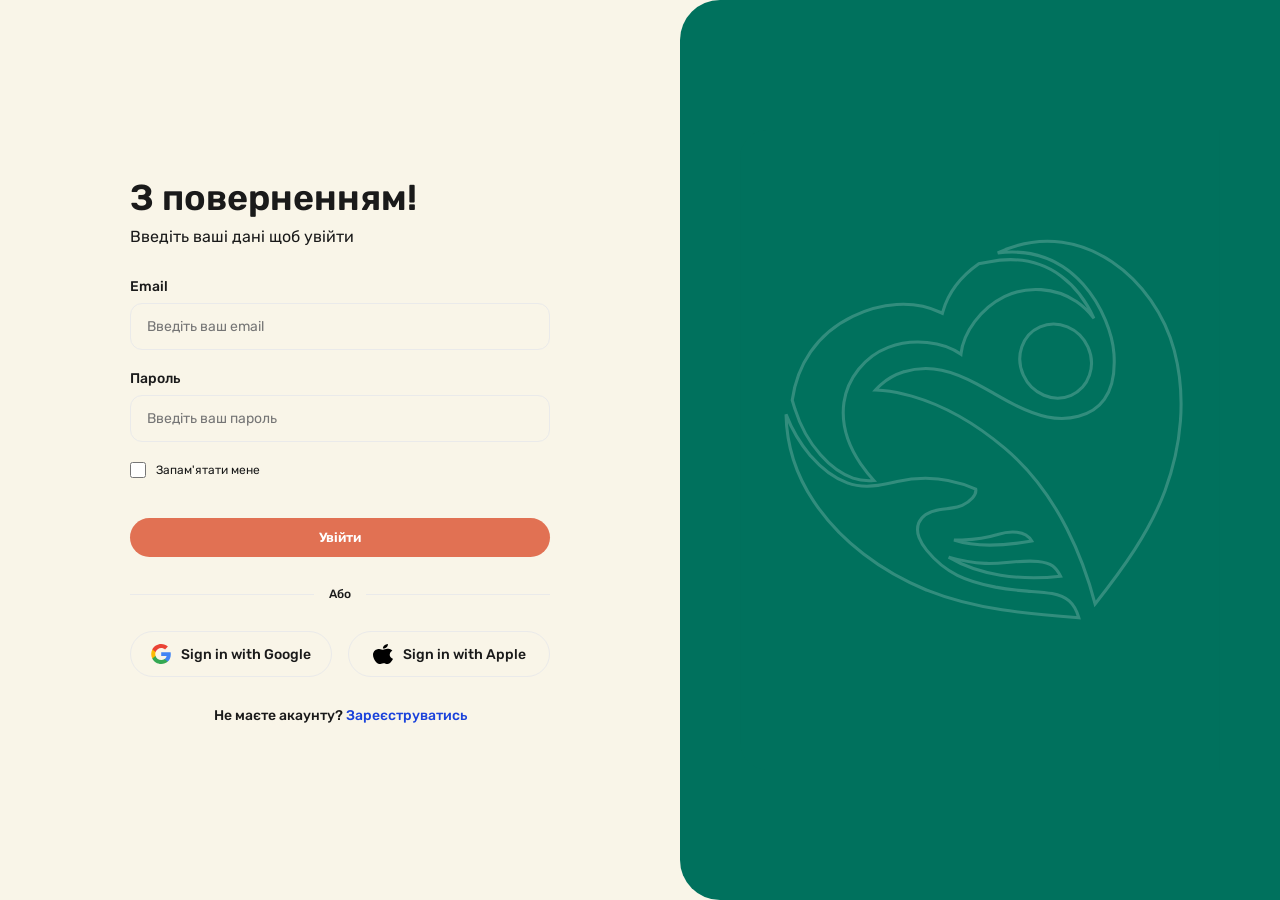
==== frontend/public/create-campaign.html @ 326c7f8c "Додано сторінку верифікації та логіку кроків" ====
<!DOCTYPE html>
<html lang="uk">

<head>
    <meta charset="UTF-8">
    <meta name="viewport" content="width=device-width, initial-scale=1.0">
    <title>Розмістити збір — Разом</title>
    <link href="https://fonts.googleapis.com/css2?family=Rubik:wght@400;500;600;700&display=swap" rel="stylesheet">
    <link rel="stylesheet" href="style.css">
</head>

<body>

    <header class="header">
        <div class="logo">
            <a href="index.html"><img src="images/logo.svg" alt="Разом"></a>
        </div>
        <nav class="menu">
            <a href="index.html">Головна</a>
            <a href="index.html#about">Про нас</a>
            <a href="donations.html">Актуальні збори</a>
        </nav>

        <div class="header-user-block">
            <div class="header-user-text">
                <span class="header-user-name" id="profile-name">Завантаження...</span>
                <span class="header-user-email" id="profile-email">...</span>
            </div>
            <div class="user-menu-container" id="user-menu-container">
                <button class="user-icon-btn" id="user-icon-btn">
                    <div class="header-avatar-wrapper">
                        <img src="images/user.svg" alt="Користувач" class="header-avatar">
                    </div>
                </button>
                <div class="user-dropdown hidden" id="user-dropdown">
                    <a href="profile.html" class="dropdown-item">Мій профіль</a>
                    <button class="dropdown-item" id="logout-btn">Вийти</button>
                </div>
            </div>
        </div>
    </header>

    <main class="profile-page" style="min-height: 70vh; padding: 40px 5%;">

        <div class="profile-tabs">
            <a href="profile.html" class="tab-btn" style="text-decoration: none;">Мої донати</a>
            <a href="profile.html" class="tab-btn active" style="text-decoration: none;">Мої збори</a>
        </div>

        <div class="campaign-form-wrapper">
            <form id="create-campaign-form" class="campaign-form-container">

                <div class="form-group">
                    <label for="title">Назва збору</label>
                    <input type="text" id="title" class="campaign-input" required>
                </div>

                <div class="form-group">
                    <label for="description">Опис збору</label>
                    <textarea id="description" class="campaign-textarea" required></textarea>
                </div>

                <div class="form-row-2">
                    <div class="form-group">
                        <label for="goal_amount">Ціль збору (₴)</label>
                        <input type="number" id="goal_amount" class="campaign-input" placeholder="Наприклад: 50000"
                            required>
                    </div>
                    <div class="form-group">
                        <label for="payment_url">Посилання на банку</label>
                        <input type="url" id="payment_url" class="campaign-input"
                            placeholder="https://send.monobank.ua/..." required>
                    </div>
                </div>

                <div class="form-group">
                    <label>Додати фото</label>
                    <div class="file-upload-box">
                        <span id="file-name-display">Вибрати файл</span>
                        <input type="file" id="image" accept="image/*" onchange="updateFileName(this)">
                    </div>
                </div>

                <div style="text-align: center; margin-top: 40px;">
                    <button type="submit" class="btn btn-large-green">Розмістити збір</button>
                </div>

            </form>
        </div>
    </main>

    <footer class="footer">
        <div class="footer-logo">
            <img src="images/logo-large.svg" alt="Разом великий логотип">
        </div>
        <p>&copy; 2026 Розрахункова робота. Управління IT-проєктами.</p>
    </footer>

    <script>
        const API_URL = 'http://127.0.0.1:8000';

        document.addEventListener("DOMContentLoaded", () => {
            const token = localStorage.getItem('jwt_token');
            if (!token) {
                window.location.href = 'login.html';
                return;
            }
            loadUserProfile(token);
            setupDropdown();
        });

        // Завантаження даних профілю для шапки
        async function loadUserProfile(token) {
            try {
                const response = await fetch(`${API_URL}/users/me`, {
                    headers: { 'Authorization': `Bearer ${token}` }
                });
                if (response.ok) {
                    const user = await response.json();
                    document.getElementById('profile-name').textContent = user.full_name;
                    document.getElementById('profile-email').textContent = user.email;
                }
            } catch (error) {
                console.error("Помилка:", error);
            }
        }

        // Логіка випадаючого меню
        function setupDropdown() {
            const userIconBtn = document.getElementById('user-icon-btn');
            const userDropdown = document.getElementById('user-dropdown');
            const logoutBtn = document.getElementById('logout-btn');

            userIconBtn.addEventListener('click', (e) => {
                e.stopPropagation();
                userDropdown.classList.toggle('hidden');
            });
            document.addEventListener('click', () => userDropdown.classList.add('hidden'));

            logoutBtn.addEventListener('click', () => {
                localStorage.removeItem('jwt_token');
                window.location.href = 'index.html';
            });
        }

        // Відображення назви вибраного файлу
        function updateFileName(input) {
            const display = document.getElementById('file-name-display');
            if (input.files && input.files[0]) {
                display.textContent = input.files[0].name;
            } else {
                display.textContent = 'Вибрати файл';
            }
        }

        // Відправка форми
        document.getElementById('create-campaign-form').addEventListener('submit', async (e) => {
            e.preventDefault();
            const token = localStorage.getItem('jwt_token');

            // Використовуємо FormData, бо ми відправляємо файл (картинку)
            const formData = new FormData();
            formData.append('title', document.getElementById('title').value);
            formData.append('description', document.getElementById('description').value);
            formData.append('goal_amount', document.getElementById('goal_amount').value);
            formData.append('payment_url', document.getElementById('payment_url').value);

            const imageFile = document.getElementById('image').files[0];
            if (imageFile) {
                formData.append('image', imageFile); // Назва поля має збігатися з тим, що чекає бекенд
            }

            try {
                // Відправляємо на бекенд
                const response = await fetch(`${API_URL}/campaigns/`, {
                    method: 'POST',
                    headers: {
                        'Authorization': `Bearer ${token}`
                        // УВАГА: При використанні FormData НЕ ТРЕБА писати 'Content-Type': 'application/json'.
                        // Браузер сам встановить 'multipart/form-data' з правильним boundary.
                    },
                    body: formData
                });

                if (response.ok) {
                    alert('Збір успішно створено!');
                    window.location.href = 'profile.html'; // Повертаємось у кабінет
                } else {
                    alert('Помилка при створенні збору. Перевірте дані.');
                }
            } catch (error) {
                console.error("Помилка:", error);
                alert('Не вдалося з\'єднатися з сервером.');
            }
        });
    </script>
</body>

</html>
---- frontend/public/style.css ----
:root {
    --bg-color: #F9F5E8;
    --green-color: #00715D;
    --orange-color: #E17153;
    --text-dark: #1A1A1A;
    --text-gray: #666666;
}

* {
    margin: 0;
    padding: 0;
    box-sizing: border-box;
    font-family: 'Rubik', sans-serif;
}

body {
    background-color: var(--bg-color);
    color: var(--text-dark);
    scroll-behavior: smooth;
    overflow-x: hidden;
}

html {
    scroll-behavior: smooth;
}

.header {
    display: flex;
    justify-content: space-between;
    align-items: center;
    padding: 16px 5%;
}

.logo,
.auth {
    flex: 1;
}

.auth {
    display: flex;
    justify-content: flex-end;
}

.menu {
    flex: 2;
    display: flex;
    justify-content: center;
}

.menu a {
    text-decoration: none;
    color: var(--text-dark);
    margin: 0 16px;
    font-weight: 500;
    transition: color 0.3s ease;
}

.menu a:hover {
    color: var(--orange-color);
}

.menu a.active {
    color: var(--green-color);
}

.btn {
    display: inline-block;
    padding: 12px 24px;
    border-radius: 50px;
    text-decoration: none;
    font-weight: 600;
    transition: all 0.3s ease;
    cursor: pointer;
    border: none;
    text-align: center;
}

.btn-primary {
    background-color: var(--orange-color);
    color: white;
}

.btn-primary:hover {
    background-color: #D36042;
    transform: translateY(-3px);
    box-shadow: 0 6px 15px rgba(225, 113, 83, 0.3);
}

.btn-full {
    width: 100%;
    margin-top: 16px;
}

/* --- ГОЛОВНИЙ БЛОК HERO --- */
.hero {
    display: flex;
    align-items: center;
    justify-content: space-between;
    padding: 0 5% 60px 0;
    gap: 40px;
}

.hero-left {
    flex: 1;
    max-width: 600px;
    padding-left: 5%;
}

.hero-left h1 {
    font-size: 48px;
    font-weight: 700;
    margin-bottom: 20px;
    line-height: 1.2;
}

.hero-left p {
    font-size: 16px;
    color: var(--text-gray);
    line-height: 1.6;
    margin-bottom: 40px;
}

.stats-shape {
    background-color: var(--green-color);
    color: white;
    display: flex;
    justify-content: space-between;
    align-items: center;
    padding: 30px 40px 30px 5%;
    border-radius: 0 80px 80px 0;
    margin-left: -5%;
    width: 105%;
}

.stat-item {
    text-align: center;
}

.stat-item h3 {
    font-size: 28px;
    font-weight: 700;
    margin-bottom: 4px;
}

.stat-item p {
    font-size: 14px;
    font-weight: 400;
    opacity: 0.9;
    color: #FFFFFF;
}

/* --- КАРТКИ СПРАВА В HERO --- */
.hero-right {
    flex: 1;
    position: relative;
    min-height: 550px;
    display: flex;
    align-items: center;
    max-width: 540px;
}

.card {
    background: white;
    border-radius: 32px;
    padding: 24px;
    box-shadow: 0 15px 35px rgba(0, 0, 0, 0.08);
    transition: transform 0.3s ease, box-shadow 0.3s ease;
    display: flex;
    flex-direction: column;
    gap: 16px;
}

.card h3 {
    margin: 0;
    font-size: 22px;
    font-weight: 600;
}

.card .description {
    margin: 0;
    font-size: 14px;
    color: var(--text-gray);
    line-height: 1.5;
}

.progress-container {
    margin-top: 0;
}

.card:hover {
    transform: translateY(-5px);
    box-shadow: 0 20px 45px rgba(0, 0, 0, 0.12);
}

.big-card {
    width: 320px;
    position: absolute;
    left: 0;
    z-index: 2;
}

.big-card:hover {
    transform: translateY(-5px);
    box-shadow: 0 20px 45px rgba(0, 0, 0, 0.12);
    z-index: 3;
}

.small-card {
    width: 280px;
    position: absolute;
    right: 0;
    z-index: 1;
    transform: scale(0.9);
    transform-origin: center right;
    opacity: 0.95;
}

.small-card:hover {
    transform: scale(0.9) translateY(-5px);
    box-shadow: 0 20px 45px rgba(0, 0, 0, 0.15);
    z-index: 3;
    opacity: 1;
}

.card-image-wrapper {
    width: 100%;
    height: 200px;
    background-color: #e0e0e0;
    border-radius: 16px;
    overflow: hidden;
}

.card-image {
    width: 100%;
    height: 100%;
    object-fit: cover;
}

.author {
    display: flex;
    align-items: center;
    gap: 8px;
    margin-bottom: 8px;
}

.author-avatar {
    width: 24px;
    height: 24px;
    border-radius: 50%;
    object-fit: cover;
}

.author-name {
    font-weight: 500;
    font-size: 14px;
    color: var(--text-dark);
}

/* Прогрес бар */
.progress-container {
    margin-top: 16px;
}

.progress-labels {
    display: flex;
    justify-content: space-between;
    font-size: 12px;
    color: var(--text-gray);
    margin-bottom: 8px;
    font-weight: 500;
}

.progress-bar {
    width: 100%;
    height: 8px;
    background-color: #EAEAEA;
    border-radius: 10px;
    overflow: hidden;
}

.progress-fill {
    height: 100%;
    width: 0%;
    background-color: var(--orange-color);
    border-radius: 10px;
    transition: width 1.5s cubic-bezier(0.25, 1, 0.5, 1);
}

/* --- БЛОК ПРО НАС --- */
.about-container {
    background-color: var(--orange-color);
    color: white;
    border-radius: 40px;
    padding: 60px 5%;
    margin: 60px 5%;
    text-align: center;
}

.about-grid {
    display: flex;
    justify-content: center;
    gap: 80px;
    margin-top: 40px;
}

.about-item img {
    margin-bottom: 10px;
    height: 50px;
}

/* --- АКТУАЛЬНІ ЗБОРИ --- */
.donations {
    padding: 60px 5%;
}

.donations-header {
    display: flex;
    justify-content: space-between;
    align-items: baseline;
    margin-bottom: 40px;
}

.donations-header h2 {
    font-size: 32px;
    color: var(--text-dark);
}

.donations-header .view-more {
    color: var(--orange-color);
    text-decoration: none;
    font-weight: 600;
    display: flex;
    align-items: center;
    gap: 8px;
    transition: transform 0.3s ease;
}

.donations-header .view-more:hover {
    transform: translateX(5px);
}

.donations-grid {
    display: grid;
    grid-template-columns: repeat(3, 1fr);
    gap: 30px;
}

/* --- ФУТЕР --- */
.footer {
    text-align: center;
    padding: 60px 5% 40px 5%;
    margin-top: 40px;
    background-image: url('images/heart-bg.svg');
    background-position: center;
    background-repeat: no-repeat;
    background-size: contain;
}

.footer-logo img {
    max-width: 180px;
    margin-bottom: 24px;
}

.footer p {
    color: var(--text-gray);
    font-size: 14px;
}

.auth-page {
    display: flex;
    min-height: 100vh;
    background-color: var(--bg-color);
}

.auth-left {
    flex: 1;
    display: flex;
    justify-content: center;
    align-items: center;
    padding: 40px;
}

.auth-form-container {
    width: 100%;
    max-width: 420px;
}

.auth-form-container h1 {
    font-size: 36px;
    font-weight: 600;
    margin-bottom: 8px;
    color: var(--text-dark);
}

.auth-subtitle {
    color: var(--text-dark);
    font-size: 16px;
    margin-bottom: 32px;
}

.form-group {
    margin-bottom: 20px;
}

.form-group label {
    display: block;
    font-size: 14px;
    font-weight: 500;
    margin-bottom: 8px;
    color: var(--text-dark);
}

.label-row {
    display: flex;
    justify-content: space-between;
    align-items: center;
}

.forgot-password {
    font-size: 12px;
    color: #1a42db;
    text-decoration: none;
}

.forgot-password:hover {
    text-decoration: underline;
}

.form-group input {
    width: 100%;
    padding: 14px 16px;
    border-radius: 12px;
    border: 1px solid #EAEAEA;
    background-color: transparent;
    font-size: 14px;
    color: var(--text-dark);
    outline: none;
    transition: border-color 0.3s;
}

.form-group input:focus {
    border-color: var(--green-color);
}

.form-checkbox {
    display: flex;
    align-items: center;
    gap: 10px;
    margin-bottom: 24px;
}

.form-checkbox input[type="checkbox"] {
    width: 16px;
    height: 16px;
    cursor: pointer;
    accent-color: var(--green-color);
}

.form-checkbox label {
    font-size: 12px;
    color: var(--text-dark);
    cursor: pointer;
}

.auth-divider {
    display: flex;
    align-items: center;
    text-align: center;
    margin: 30px 0;
}

.auth-divider::before,
.auth-divider::after {
    content: '';
    flex: 1;
    border-bottom: 1px solid #EAEAEA;
}

.auth-divider span {
    padding: 0 15px;
    color: var(--text-dark);
    font-size: 12px;
    font-weight: 500;
}

.social-login {
    display: flex;
    gap: 16px;
    margin-bottom: 30px;
}

.btn-social {
    flex: 1;
    display: flex;
    justify-content: center;
    align-items: center;
    gap: 10px;
    padding: 12px;
    background: transparent;
    border: 1px solid #EAEAEA;
    border-radius: 50px;
    font-size: 14px;
    font-weight: 500;
    color: var(--text-dark);
    cursor: pointer;
    transition: background 0.3s;
}

.btn-social:hover {
    background: #f0ece1;
}

.btn-social img {
    width: 20px;
    height: 20px;
}

.auth-footer {
    text-align: center;
    font-size: 14px;
    color: var(--text-dark);
    font-weight: 500;
}

.auth-footer a {
    color: #1a42db;
    text-decoration: none;
}

.auth-footer a:hover {
    text-decoration: underline;
}

.auth-right {
    flex: 1;
    background-color: var(--green-color);
    border-radius: 40px 0 0 40px;

    background-image: url('images/sign_in_up_background.svg');
    background-repeat: no-repeat;
    background-position: center;
    background-size: 80%;
}

@media (max-width: 900px) {
    .auth-right {
        display: none;
    }

    .auth-left {
        padding: 20px;
    }
}

.hidden {
    display: none !important;
}

.user-menu-container {
    position: relative;
    display: flex;
    align-items: center;
}

.user-icon-btn {
    background: none;
    border: none;
    cursor: pointer;
    padding: 4px;
    display: flex;
    align-items: center;
    justify-content: center;
    transition: transform 0.2s ease;
}

.user-icon-btn:hover {
    transform: scale(1.1);
}

.user-icon-btn img {
    width: 36px;
    height: 36px;
}

.user-dropdown {
    position: absolute;
    top: 120%;
    right: 0;
    background-color: white;
    border-radius: 8px;
    box-shadow: 0 10px 25px rgba(0, 0, 0, 0.1);
    width: 160px;
    overflow: hidden;
    display: flex;
    flex-direction: column;
    z-index: 100;
}

.dropdown-item {
    padding: 12px 16px;
    text-decoration: none;
    color: var(--text-dark);
    font-size: 14px;
    font-weight: 500;
    background: none;
    border: none;
    text-align: left;
    cursor: pointer;
    transition: background-color 0.2s;
    font-family: 'Rubik', sans-serif;
}

.dropdown-item:hover {
    background-color: #F4DBD4;
}

/* =========================================
   ОСОБИСТИЙ КАБІНЕТ (profile.html)
========================================= */

.header-user-block {
    display: flex;
    align-items: center;
    gap: 12px;
    justify-content: flex-end;
    flex: 1;
}

.header-user-text {
    display: flex;
    flex-direction: column;
    text-align: right;
}

.header-user-name {
    font-weight: 600;
    font-size: 16px;
    color: var(--text-dark);
}

.header-user-email {
    font-size: 12px;
    color: var(--text-gray);
}

.header-avatar-wrapper {
    padding-bottom: 4px;
    border-bottom: 3px solid var(--orange-color);
}

.header-avatar {
    width: 44px;
    height: 44px;
    border-radius: 50%;
    background-color: #D9D9D9;
    object-fit: cover;
    display: block;
}

.profile-tabs {
    display: flex;
    justify-content: center;
    gap: 40px;
    margin-bottom: 50px;
}

.tab-btn {
    background: none;
    border: none;
    font-size: 16px;
    font-weight: 500;
    color: var(--text-dark);
    cursor: pointer;
    padding-bottom: 8px;
    border-bottom: 2px solid transparent;
    transition: all 0.3s ease;
}

.tab-btn.active {
    color: var(--green-color);
    border-bottom: 2px solid var(--orange-color);
}

.tab-content {
    display: block;
}

.tab-content.hidden {
    display: none !important;
}

.unverified-container {
    text-align: center;
    margin-top: 80px;
}

.unverified-container p {
    font-size: 18px;
    color: var(--text-dark);
    margin-bottom: 30px;
}

.btn-large-green {
    background-color: var(--green-color);
    color: white;
    padding: 16px 40px;
    font-size: 18px;
    border-radius: 30px;
    display: inline-block;
    transition: transform 0.3s, box-shadow 0.3s;
}

.btn-large-green:hover {
    background-color: #005A4A;
    transform: translateY(-3px);
    box-shadow: 0 6px 15px rgba(0, 113, 93, 0.3);
}

.empty-message {
    grid-column: 1 / -1;
    text-align: center;
    padding: 60px 0;
    color: var(--text-gray);
    font-size: 16px;
}

.header-user-block .user-dropdown {
    right: 0;
    top: 55px;
}

/* =========================================
   СТВОРЕННЯ НОВОГО ЗБОРУ (create-campaign.html)
========================================= */

.campaign-form-wrapper {
    max-width: 900px;
    margin: 0 auto;
}

.campaign-form-container {
    border: 1px solid #DED8CC;
    border-radius: 12px;
    padding: 40px 60px;
}

.campaign-form-container .form-group {
    margin-bottom: 24px;
}

.campaign-form-container label {
    display: block;
    font-size: 16px;
    font-weight: 500;
    color: var(--text-dark);
    margin-bottom: 12px;
}

/* Посилений селектор, щоб перебити прозорий фон зі старих сторінок */
.campaign-form-container .campaign-input,
.campaign-form-container .campaign-textarea {
    width: 100%;
    padding: 16px 20px;
    border-radius: 20px;
    border: 1px solid #DED8CC;
    background-color: #FFFFFF;
    /* Тепер точно скрізь білий */
    font-size: 16px;
    color: var(--text-dark);
    outline: none;
    transition: border-color 0.3s;
    font-family: 'Rubik', sans-serif;
}

.campaign-form-container .campaign-input:focus,
.campaign-form-container .campaign-textarea:focus {
    border-color: var(--green-color);
}

.campaign-textarea {
    min-height: 140px;
    resize: vertical;
}

/* Два поля в один рядок (Ціль і Банка) */
.form-row-2 {
    display: flex;
    gap: 24px;
}

.form-row-2 .form-group {
    flex: 1;
}

/* Кастомна кнопка додавання фото */
.file-upload-box {
    position: relative;
    display: inline-flex;
    align-items: center;
    justify-content: center;
    padding: 16px 40px;
    border-radius: 20px;
    border: 1px solid #DED8CC;
    background-color: #FFFFFF;
    /* Білий колір кнопки */
    cursor: pointer;
    overflow: hidden;
}

.file-upload-box span {
    color: var(--text-gray);
    font-size: 16px;
}

/* Справжній інпут ховаємо, але розтягуємо на всю площу */
.file-upload-box input[type="file"] {
    position: absolute;
    top: 0;
    left: 0;
    width: 100%;
    height: 100%;
    opacity: 0;
    cursor: pointer;
}

.file-upload-box:hover {
    border-color: var(--green-color);
}

@media (max-width: 768px) {
    .campaign-form-container {
        padding: 30px 20px;
    }

    .form-row-2 {
        flex-direction: column;
        gap: 0;
    }
}

/* =========================================
   ВЕРИФІКАЦІЯ (verification.html)
========================================= */

.verification-body {
    background-color: var(--bg-color);
    min-height: 100vh;
    display: flex;
    flex-direction: column;
}

.verification-header {
    display: flex;
    justify-content: space-between;
    align-items: center;
    padding: 40px 5%;
}

.back-arrow img {
    width: 40px;
    height: 40px;
    transition: transform 0.2s;
}

.back-arrow:hover img {
    transform: translateX(-5px);
}

/* ПРОГРЕС БАР */
.progress-tracker {
    display: flex;
    align-items: center;
    gap: 10px;
}

.step-circle {
    width: 40px;
    height: 40px;
    border-radius: 50%;
    background-color: #FFFFFF;
    border: 1px solid #DED8CC;
    display: flex;
    justify-content: center;
    align-items: center;
    font-size: 18px;
    font-weight: 500;
    color: var(--text-gray);
    transition: all 0.3s ease;
}

.step-circle.active {
    background-color: var(--green-color);
    color: #FFFFFF;
    border-color: var(--green-color);
}

.step-line {
    width: 60px;
    height: 2px;
    background-color: #DED8CC;
    transition: all 0.3s ease;
}

.step-line.active {
    background-color: var(--green-color);
}

/* БІЛИЙ КОНТЕЙНЕР ФОРМИ */
.verification-main {
    flex: 1;
    display: flex;
    justify-content: center;
    align-items: flex-start;
    padding-top: 40px;
}

.verification-box {
    background-color: #FFFFFF;
    border-radius: 12px;
    box-shadow: 0 10px 30px rgba(0, 0, 0, 0.05);
    width: 100%;
    max-width: 800px;
    padding: 60px;
    text-align: center;
    position: relative;
}

.verify-step h2 {
    font-size: 20px;
    color: var(--text-dark);
    margin-bottom: 8px;
}

.verify-step .subtitle {
    font-size: 14px;
    color: var(--text-gray);
    margin-bottom: 40px;
}

/* Інпут для ID */
.verify-input-group {
    max-width: 300px;
    margin: 0 auto 30px auto;
    text-align: left;
}

.verify-input-group label {
    font-size: 12px;
    color: var(--text-gray);
    margin-bottom: 8px;
    text-align: center;
    display: block;
}

.verify-input {
    width: 100%;
    padding: 12px;
    border: 1px solid #DED8CC;
    border-radius: 8px;
    text-align: center;
    outline: none;
}

.verify-input:focus {
    border-color: var(--green-color);
}

/* Кнопка завантаження файлу */
.verify-upload-container {
    max-width: 400px;
    margin: 0 auto 40px auto;
}

.upload-label {
    font-size: 12px;
    color: var(--text-gray);
    margin-bottom: 16px;
}

.verify-file-box {
    position: relative;
    display: inline-flex;
    justify-content: center;
    align-items: center;
    padding: 12px 30px;
    border: 1px solid var(--text-dark);
    border-radius: 30px;
    background-color: transparent;
    cursor: pointer;
    transition: all 0.3s;
}

.verify-file-box span {
    font-size: 14px;
    color: var(--text-dark);
    font-weight: 500;
}

.verify-file-box input[type="file"] {
    position: absolute;
    top: 0;
    left: 0;
    width: 100%;
    height: 100%;
    opacity: 0;
    cursor: pointer;
}

.verify-file-box:hover {
    background-color: #F5F5F5;
}

/* Чорна кнопка */
.btn-black {
    background-color: var(--text-dark);
    color: #FFFFFF;
    border: none;
    padding: 14px 60px;
    border-radius: 30px;
    font-size: 16px;
    font-weight: 500;
    cursor: pointer;
    transition: transform 0.2s, background-color 0.2s;
    margin-bottom: 40px;
}

.btn-black:hover {
    background-color: #333333;
    transform: translateY(-2px);
}

/* Футер підтримки всередині боксу */
.verify-support {
    border-top: 1px solid #F0F0F0;
    padding-top: 20px;
    font-size: 10px;
    color: var(--text-gray);
}

.verify-support a {
    color: var(--text-dark);
    font-weight: 700;
    text-decoration: none;
    display: block;
    margin-top: 4px;
}

/* ФІНАЛЬНИЙ ЕКРАН */
.verify-success {
    text-align: center;
    margin-top: 60px;
}

.success-icon {
    width: 120px;
    height: 120px;
    margin-bottom: 30px;
}

.verify-success h2 {
    font-size: 32px;
    color: var(--text-dark);
    margin-bottom: 16px;
}

.verify-success p {
    font-size: 16px;
    color: var(--text-dark);
    margin-bottom: 40px;
}
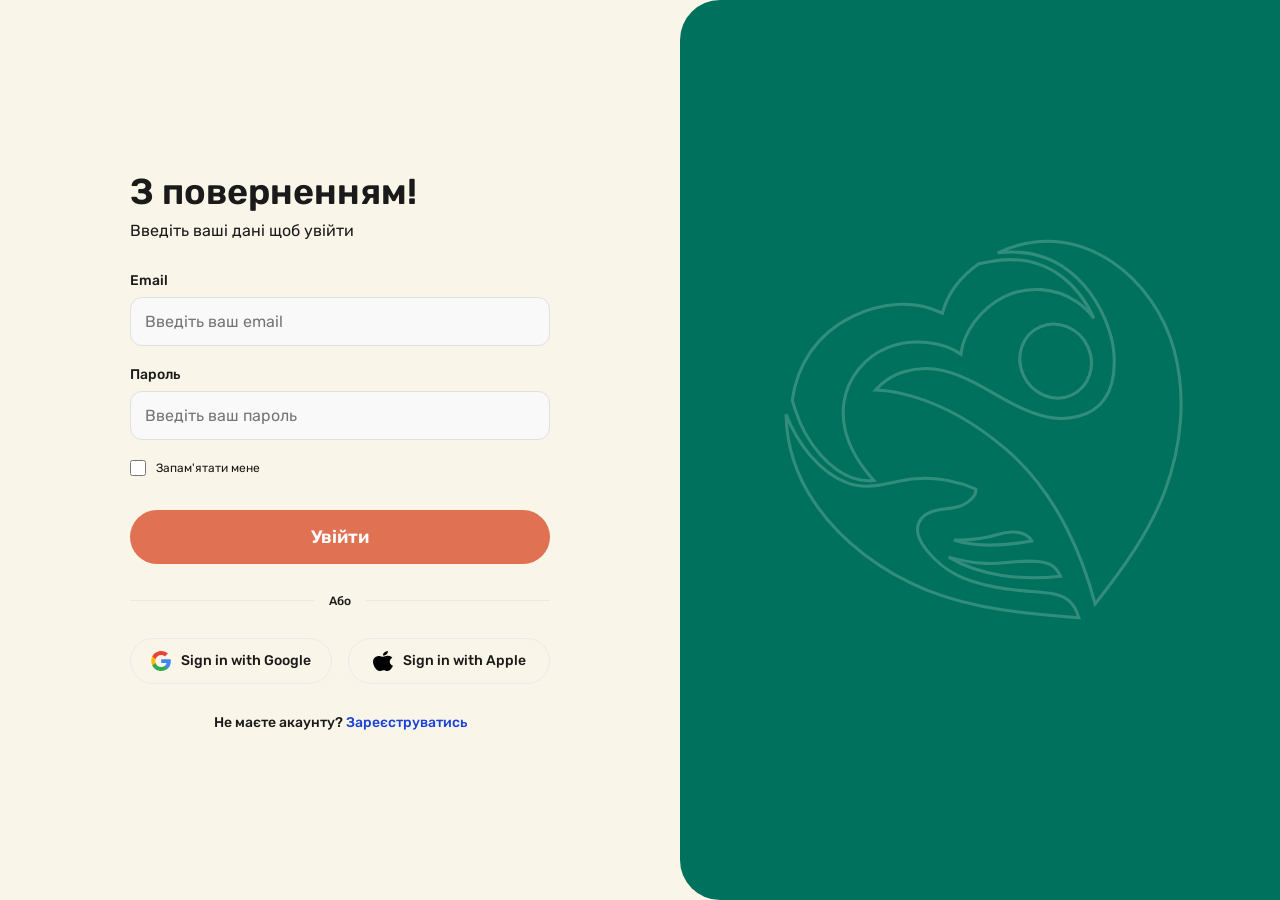
==== commit 2ff4d1de: "Завершення деплою" ====
--- a/frontend/public/create-campaign.html
+++ b/frontend/public/create-campaign.html
@@ -97,7 +97,7 @@
     </footer>
 
     <script>
-        const API_URL = 'http://127.0.0.1:8000';
+        const API_URL = 'https://charity-backend-aiyz.onrender.com';
 
         document.addEventListener("DOMContentLoaded", () => {
             const token = localStorage.getItem('jwt_token');
@@ -176,15 +176,13 @@
                     method: 'POST',
                     headers: {
                         'Authorization': `Bearer ${token}`
-                        // УВАГА: При використанні FormData НЕ ТРЕБА писати 'Content-Type': 'application/json'.
-                        // Браузер сам встановить 'multipart/form-data' з правильним boundary.
                     },
                     body: formData
                 });
 
                 if (response.ok) {
                     alert('Збір успішно створено!');
-                    window.location.href = 'profile.html'; // Повертаємось у кабінет
+                    window.location.href = 'profile.html'; 
                 } else {
                     alert('Помилка при створенні збору. Перевірте дані.');
                 }
@@ -196,4 +194,4 @@
     </script>
 </body>
 
-</html>+</html>
--- a/frontend/public/style.css
+++ b/frontend/public/style.css
@@ -24,13 +24,6 @@
     scroll-behavior: smooth;
 }
 
-.header {
-    display: flex;
-    justify-content: space-between;
-    align-items: center;
-    padding: 16px 5%;
-}
-
 .logo,
 .auth {
     flex: 1;
@@ -41,18 +34,30 @@
     justify-content: flex-end;
 }
 
+.header {
+    display: flex;
+    justify-content: space-between;
+    align-items: center;
+    padding: 10px 40px;
+}
+
 .menu {
-    flex: 2;
-    display: flex;
-    justify-content: center;
+    display: flex;
+    gap: 30px;
+    position: absolute;
+    left: 50%;
+    transform: translateX(-50%);
 }
 
 .menu a {
     text-decoration: none;
-    color: var(--text-dark);
-    margin: 0 16px;
+    color: #1A1A1A;
     font-weight: 500;
-    transition: color 0.3s ease;
+    transition: color 0.3s;
+}
+
+.menu a:hover {
+    color: #00715D;
 }
 
 .menu a:hover {
@@ -61,6 +66,33 @@
 
 .menu a.active {
     color: var(--green-color);
+}
+
+/* Контейнер для кнопок перемикання */
+.profile-tabs {
+    display: flex;
+    justify-content: center;
+    gap: 40px;
+    margin-bottom: 30px;
+    border-bottom: 1px solid #E0E0E0;
+}
+
+.tab-btn {
+    background: none;
+    border: none;
+    padding: 10px 0;
+    font-family: 'Rubik', sans-serif;
+    font-size: 18px;
+    font-weight: 500;
+    color: #1A1A1A;
+    cursor: pointer;
+    transition: all 0.3s ease;
+    border-bottom: 3px solid transparent;
+}
+
+.tab-btn.active {
+    color: #00715D;
+    border-bottom: 3px solid #E17153;
 }
 
 .btn {
@@ -256,6 +288,101 @@
     color: var(--text-dark);
 }
 
+.header-user-wrapper {
+    position: relative;
+    display: inline-block;
+}
+
+.header-user-block {
+    display: flex;
+    align-items: center;
+    gap: 12px;
+    padding: 4px 8px;
+    cursor: pointer;
+    border-radius: 8px;
+    transition: background-color 0.2s;
+}
+
+.header-user-block:hover {
+    background-color: #f5f5f5;
+}
+
+/* Стилі тексту */
+.header-user-text {
+    display: flex;
+    flex-direction: column;
+    text-align: right;
+}
+
+.header-user-name {
+    font-weight: 600;
+    font-size: 15px;
+    color: #1A1A1A;
+}
+
+.header-user-email {
+    font-size: 13px;
+    color: #808080;
+}
+
+.header-avatar-wrapper {
+    width: 40px;
+    height: 40px;
+    border-radius: 50%;
+    overflow: hidden;
+    background-color: #eee;
+}
+
+.header-avatar {
+    width: 100%;
+    height: 100%;
+    object-fit: cover;
+}
+
+.user-dropdown {
+    position: absolute;
+    top: 100%;
+    right: 0;
+    margin-top: 10px;
+    background-color: #FFFFFF;
+    border: 1px solid #E0E0E0;
+    border-radius: 12px;
+    box-shadow: 0px 8px 20px rgba(0, 0, 0, 0.15);
+    min-width: 180px;
+    z-index: 9999;
+    overflow: hidden;
+    display: block;
+}
+
+/* Пункти меню */
+.dropdown-item {
+    display: block;
+    width: 100%;
+    padding: 12px 20px;
+    text-align: left;
+    background: none;
+    border: none;
+    font-size: 15px;
+    font-weight: 500;
+    color: #1A1A1A;
+    text-decoration: none;
+    cursor: pointer;
+    transition: background 0.2s;
+}
+
+.dropdown-item:hover {
+    background-color: #F9F5E8;
+    color: #00715D;
+}
+
+.dropdown-item:not(:last-child) {
+    border-bottom: 1px solid #F0F0F0;
+}
+
+.hidden {
+    display: none;
+}
+
 /* Прогрес бар */
 .progress-container {
     margin-top: 16px;
@@ -552,321 +679,169 @@
     }
 }
 
+/* Контейнер для сітки карток */
+#my-campaigns-grid, 
+#my-donations-grid,
+.campaigns-container {
+    display: grid;
+    grid-template-columns: repeat(auto-fit, minmax(300px, 300px));
+    gap: 24px;
+    justify-content: center;
+    max-width: 1200px;
+    margin: 0 auto;
+    padding: 20px;
+}
+
+.campaign-card {
+    width: 100%;
+    background: #FFFFFF;
+    border-radius: 16px;
+    border: 1px solid #E0E0E0;
+    overflow: hidden;
+    display: flex;
+    flex-direction: column;
+    transition: transform 0.2s;
+}
+
+.campaign-card:hover {
+    transform: translateY(-5px);
+    box-shadow: 0 10px 20px rgba(0,0,0,0.05);
+}
+
+/* Контейнери для вмісту вкладок */
+.tab-content {
+    text-align: center;
+    padding: 20px 0;
+}
+
+.empty-message, .unverified-container p {
+    font-size: 16px;
+    color: #4F4F4F;
+    margin-bottom: 25px;
+}
+
+.btn-large-green {
+    display: inline-block;
+    background-color: #00715D;
+    color: #FFFFFF;
+    padding: 16px 40px;
+    font-size: 18px;
+    font-weight: 600;
+    text-decoration: none;
+    border-radius: 50px;
+    transition: transform 0.2s, background-color 0.2s;
+    border: none;
+    cursor: pointer;
+}
+
+.btn-large-green:hover {
+    background-color: #005a4a;
+    transform: translateY(-2px);
+}
+
+/* Блок користувача в хедері */
+.header-user-block {
+    display: flex;
+    align-items: center;
+    gap: 12px;
+}
+
+.btn-link {
+    text-decoration: none;
+    color: var(--green-color);
+    font-weight: 600;
+    font-size: 14px;
+    transition: color 0.2s;
+}
+
+.btn-link:hover {
+    color: var(--orange-color);
+}
+
+.btn-logout {
+    background-color: transparent;
+    border: 1px solid #E17153;
+    color: #E17153;
+    padding: 6px 14px;
+    border-radius: 50px;
+    font-size: 13px;
+    font-weight: 600;
+    cursor: pointer;
+    transition: all 0.2s;
+}
+
+.btn-logout:hover {
+    background-color: #E17153;
+    color: white;
+}
+
 .hidden {
     display: none !important;
 }
 
-.user-menu-container {
-    position: relative;
-    display: flex;
-    align-items: center;
-}
-
-.user-icon-btn {
-    background: none;
-    border: none;
-    cursor: pointer;
-    padding: 4px;
-    display: flex;
-    align-items: center;
+.verification-header {
+    display: flex;
+    justify-content: space-between;
+    align-items: center;
+    padding: 20px 40px;
+    background: #F9F5E8;
+}
+
+.verification-main {
+    display: flex;
     justify-content: center;
-    transition: transform 0.2s ease;
-}
-
-.user-icon-btn:hover {
-    transform: scale(1.1);
-}
-
-.user-icon-btn img {
-    width: 36px;
-    height: 36px;
-}
-
-.user-dropdown {
-    position: absolute;
-    top: 120%;
-    right: 0;
-    background-color: white;
-    border-radius: 8px;
-    box-shadow: 0 10px 25px rgba(0, 0, 0, 0.1);
-    width: 160px;
-    overflow: hidden;
-    display: flex;
+    padding-top: 50px;
+}
+
+.verify-step.hidden {
+    display: none;
+}
+
+.progress-tracker {
+    display: flex;
+    align-items: center;
+    gap: 10px;
+}
+
+#step-success {
+    display: none;
+    position: fixed !important;
+    top: 0 !important;
+    left: 0 !important;
+    width: 100vw !important;
+    height: 100vh !important;
+    background-color: #F9F5E8 !important; 
+    z-index: 99999 !important;
     flex-direction: column;
-    z-index: 100;
-}
-
-.dropdown-item {
-    padding: 12px 16px;
-    text-decoration: none;
-    color: var(--text-dark);
-    font-size: 14px;
-    font-weight: 500;
-    background: none;
-    border: none;
-    text-align: left;
-    cursor: pointer;
-    transition: background-color 0.2s;
-    font-family: 'Rubik', sans-serif;
-}
-
-.dropdown-item:hover {
-    background-color: #F4DBD4;
-}
-
-/* =========================================
-   ОСОБИСТИЙ КАБІНЕТ (profile.html)
-========================================= */
-
-.header-user-block {
-    display: flex;
-    align-items: center;
-    gap: 12px;
-    justify-content: flex-end;
-    flex: 1;
-}
-
-.header-user-text {
+    justify-content: center;
+    align-items: center;
+}
+
+#step-success:not(.hidden) {
+    display: flex !important;
+}
+
+/* Контейнер для всієї сторінки верифікації */
+.verification-body {
+    background-color: #F9F5E8;
+    min-height: 100vh;
     display: flex;
     flex-direction: column;
-    text-align: right;
-}
-
-.header-user-name {
-    font-weight: 600;
-    font-size: 16px;
-    color: var(--text-dark);
-}
-
-.header-user-email {
-    font-size: 12px;
-    color: var(--text-gray);
-}
-
-.header-avatar-wrapper {
-    padding-bottom: 4px;
-    border-bottom: 3px solid var(--orange-color);
-}
-
-.header-avatar {
-    width: 44px;
-    height: 44px;
-    border-radius: 50%;
-    background-color: #D9D9D9;
-    object-fit: cover;
-    display: block;
-}
-
-.profile-tabs {
-    display: flex;
-    justify-content: center;
-    gap: 40px;
-    margin-bottom: 50px;
-}
-
-.tab-btn {
-    background: none;
-    border: none;
-    font-size: 16px;
-    font-weight: 500;
-    color: var(--text-dark);
-    cursor: pointer;
-    padding-bottom: 8px;
-    border-bottom: 2px solid transparent;
-    transition: all 0.3s ease;
-}
-
-.tab-btn.active {
-    color: var(--green-color);
-    border-bottom: 2px solid var(--orange-color);
-}
-
-.tab-content {
-    display: block;
-}
-
-.tab-content.hidden {
-    display: none !important;
-}
-
-.unverified-container {
-    text-align: center;
-    margin-top: 80px;
-}
-
-.unverified-container p {
-    font-size: 18px;
-    color: var(--text-dark);
-    margin-bottom: 30px;
-}
-
-.btn-large-green {
-    background-color: var(--green-color);
-    color: white;
-    padding: 16px 40px;
-    font-size: 18px;
-    border-radius: 30px;
-    display: inline-block;
-    transition: transform 0.3s, box-shadow 0.3s;
-}
-
-.btn-large-green:hover {
-    background-color: #005A4A;
-    transform: translateY(-3px);
-    box-shadow: 0 6px 15px rgba(0, 113, 93, 0.3);
-}
-
-.empty-message {
-    grid-column: 1 / -1;
-    text-align: center;
-    padding: 60px 0;
-    color: var(--text-gray);
-    font-size: 16px;
-}
-
-.header-user-block .user-dropdown {
-    right: 0;
-    top: 55px;
-}
-
-/* =========================================
-   СТВОРЕННЯ НОВОГО ЗБОРУ (create-campaign.html)
-========================================= */
-
-.campaign-form-wrapper {
-    max-width: 900px;
-    margin: 0 auto;
-}
-
-.campaign-form-container {
-    border: 1px solid #DED8CC;
-    border-radius: 12px;
-    padding: 40px 60px;
-}
-
-.campaign-form-container .form-group {
-    margin-bottom: 24px;
-}
-
-.campaign-form-container label {
-    display: block;
-    font-size: 16px;
-    font-weight: 500;
-    color: var(--text-dark);
-    margin-bottom: 12px;
-}
-
-/* Посилений селектор, щоб перебити прозорий фон зі старих сторінок */
-.campaign-form-container .campaign-input,
-.campaign-form-container .campaign-textarea {
-    width: 100%;
-    padding: 16px 20px;
-    border-radius: 20px;
-    border: 1px solid #DED8CC;
-    background-color: #FFFFFF;
-    /* Тепер точно скрізь білий */
-    font-size: 16px;
-    color: var(--text-dark);
-    outline: none;
-    transition: border-color 0.3s;
-    font-family: 'Rubik', sans-serif;
-}
-
-.campaign-form-container .campaign-input:focus,
-.campaign-form-container .campaign-textarea:focus {
-    border-color: var(--green-color);
-}
-
-.campaign-textarea {
-    min-height: 140px;
-    resize: vertical;
-}
-
-/* Два поля в один рядок (Ціль і Банка) */
-.form-row-2 {
-    display: flex;
-    gap: 24px;
-}
-
-.form-row-2 .form-group {
-    flex: 1;
-}
-
-/* Кастомна кнопка додавання фото */
-.file-upload-box {
-    position: relative;
-    display: inline-flex;
-    align-items: center;
-    justify-content: center;
-    padding: 16px 40px;
-    border-radius: 20px;
-    border: 1px solid #DED8CC;
-    background-color: #FFFFFF;
-    /* Білий колір кнопки */
-    cursor: pointer;
-    overflow: hidden;
-}
-
-.file-upload-box span {
-    color: var(--text-gray);
-    font-size: 16px;
-}
-
-/* Справжній інпут ховаємо, але розтягуємо на всю площу */
-.file-upload-box input[type="file"] {
-    position: absolute;
-    top: 0;
-    left: 0;
-    width: 100%;
-    height: 100%;
-    opacity: 0;
-    cursor: pointer;
-}
-
-.file-upload-box:hover {
-    border-color: var(--green-color);
-}
-
-@media (max-width: 768px) {
-    .campaign-form-container {
-        padding: 30px 20px;
-    }
-
-    .form-row-2 {
-        flex-direction: column;
-        gap: 0;
-    }
-}
-
-/* =========================================
-   ВЕРИФІКАЦІЯ (verification.html)
-========================================= */
-
-.verification-body {
-    background-color: var(--bg-color);
-    min-height: 100vh;
-    display: flex;
-    flex-direction: column;
 }
 
 .verification-header {
     display: flex;
     justify-content: space-between;
     align-items: center;
-    padding: 40px 5%;
+    padding: 30px 5%;
+    width: 100%;
 }
 
 .back-arrow img {
     width: 40px;
     height: 40px;
-    transition: transform 0.2s;
-}
-
-.back-arrow:hover img {
-    transform: translateX(-5px);
-}
-
-/* ПРОГРЕС БАР */
+}
+
 .progress-tracker {
     display: flex;
     align-items: center;
@@ -877,194 +852,185 @@
     width: 40px;
     height: 40px;
     border-radius: 50%;
-    background-color: #FFFFFF;
-    border: 1px solid #DED8CC;
-    display: flex;
+    border: 2px solid #E0E0E0;
+    display: flex;
+    align-items: center;
     justify-content: center;
-    align-items: center;
-    font-size: 18px;
-    font-weight: 500;
-    color: var(--text-gray);
-    transition: all 0.3s ease;
+    font-weight: 600;
+    background: white;
+    color: #A0A0A0;
 }
 
 .step-circle.active {
-    background-color: var(--green-color);
-    color: #FFFFFF;
-    border-color: var(--green-color);
+    background-color: #00715D;
+    border-color: #00715D;
+    color: white;
 }
 
 .step-line {
     width: 60px;
     height: 2px;
-    background-color: #DED8CC;
-    transition: all 0.3s ease;
+    background-color: #E0E0E0;
 }
 
 .step-line.active {
-    background-color: var(--green-color);
-}
-
-/* БІЛИЙ КОНТЕЙНЕР ФОРМИ */
+    background-color: #00715D;
+}
+
 .verification-main {
     flex: 1;
     display: flex;
     justify-content: center;
     align-items: flex-start;
-    padding-top: 40px;
+    padding-top: 20px;
 }
 
 .verification-box {
-    background-color: #FFFFFF;
+    background: white;
+    width: 90%;
+    max-width: 600px;
+    padding: 60px 40px;
+    border-radius: 24px;
+    box-shadow: 0 10px 30px rgba(0,0,0,0.05);
+    text-align: center;
+}
+
+.verify-step h2 {
+    font-size: 24px;
+    margin-bottom: 12px;
+}
+
+.subtitle {
+    color: #666;
+    font-size: 14px;
+    margin-bottom: 30px;
+    line-height: 1.5;
+}
+
+.verify-input {
+    width: 100%;
+    padding: 14px;
     border-radius: 12px;
+    border: 1px solid #EEE;
+    background-color: #F9F9F9;
+    margin-top: 8px;
+}
+
+.btn-black {
+    width: 100%;
+    background: #000;
+    color: #fff;
+    padding: 16px;
+    border-radius: 50px;
+    border: none;
+    font-weight: 600;
+    cursor: pointer;
+    margin-top: 30px;
+}
+
+.custom-upload-box {
+    display: block;
+    width: 100%;
+    padding: 40px 20px;
+    background-color: #F5F5F5;
+    border: 2px dashed #D0D0D0;
+    border-radius: 16px;
+    cursor: pointer;
+    transition: all 0.2s ease;
+    margin-top: 15px;
+}
+
+.custom-upload-box:hover {
+    background-color: #EFEFEF;
+    border-color: #00715D;
+}
+
+.upload-content {
+    display: flex;
+    flex-direction: column;
+    align-items: center;
+    gap: 10px;
+}
+
+.clip-icon {
+    width: 24px;
+    opacity: 0.6;
+}
+
+#file-name-display-1, 
+#file-name-display-2, 
+#file-name-display-3 {
+    font-weight: 500;
+    color: #1A1A1A;
+}
+
+.upload-label {
+    font-size: 14px;
+    color: #666;
+    margin-bottom: 8px;
+    font-weight: 400;
+}
+
+.auth-container {
+    display: flex;
+    justify-content: center;
+    align-items: center;
+    padding: 60px 20px;
+    background-color: #F9F5E8;
+    min-height: calc(100vh - 80px);
+}
+
+.auth-box {
+    background: #FFFFFF;
+    padding: 40px;
+    border-radius: 24px;
+    width: 100%;
+    max-width: 500px;
     box-shadow: 0 10px 30px rgba(0, 0, 0, 0.05);
-    width: 100%;
-    max-width: 800px;
-    padding: 60px;
-    text-align: center;
-    position: relative;
-}
-
-.verify-step h2 {
-    font-size: 20px;
-    color: var(--text-dark);
-    margin-bottom: 8px;
-}
-
-.verify-step .subtitle {
-    font-size: 14px;
-    color: var(--text-gray);
-    margin-bottom: 40px;
-}
-
-/* Інпут для ID */
-.verify-input-group {
-    max-width: 300px;
-    margin: 0 auto 30px auto;
     text-align: left;
 }
 
-.verify-input-group label {
-    font-size: 12px;
-    color: var(--text-gray);
+.auth-box h2 {
+    font-size: 28px;
     margin-bottom: 8px;
     text-align: center;
+}
+
+.auth-box .subtitle {
+    text-align: center;
+    color: #666;
+    margin-bottom: 30px;
+}
+
+/* Стилі для полів вводу */
+.form-group {
+    margin-bottom: 20px;
+}
+
+.form-group label {
     display: block;
-}
-
-.verify-input {
-    width: 100%;
-    padding: 12px;
-    border: 1px solid #DED8CC;
-    border-radius: 8px;
-    text-align: center;
-    outline: none;
-}
-
-.verify-input:focus {
-    border-color: var(--green-color);
-}
-
-/* Кнопка завантаження файлу */
-.verify-upload-container {
-    max-width: 400px;
-    margin: 0 auto 40px auto;
-}
-
-.upload-label {
-    font-size: 12px;
-    color: var(--text-gray);
-    margin-bottom: 16px;
-}
-
-.verify-file-box {
-    position: relative;
-    display: inline-flex;
-    justify-content: center;
-    align-items: center;
-    padding: 12px 30px;
-    border: 1px solid var(--text-dark);
-    border-radius: 30px;
-    background-color: transparent;
-    cursor: pointer;
-    transition: all 0.3s;
-}
-
-.verify-file-box span {
-    font-size: 14px;
-    color: var(--text-dark);
+    margin-bottom: 8px;
     font-weight: 500;
 }
 
-.verify-file-box input[type="file"] {
-    position: absolute;
-    top: 0;
-    left: 0;
-    width: 100%;
-    height: 100%;
-    opacity: 0;
-    cursor: pointer;
-}
-
-.verify-file-box:hover {
-    background-color: #F5F5F5;
-}
-
-/* Чорна кнопка */
-.btn-black {
-    background-color: var(--text-dark);
-    color: #FFFFFF;
-    border: none;
-    padding: 14px 60px;
-    border-radius: 30px;
+.form-group input, 
+.form-group textarea {
+    width: 100%;
+    padding: 14px;
+    border: 1px solid #E0E0E0;
+    border-radius: 12px;
+    background-color: #F9F9F9;
     font-size: 16px;
-    font-weight: 500;
-    cursor: pointer;
-    transition: transform 0.2s, background-color 0.2s;
-    margin-bottom: 40px;
-}
-
-.btn-black:hover {
-    background-color: #333333;
-    transform: translateY(-2px);
-}
-
-/* Футер підтримки всередині боксу */
-.verify-support {
-    border-top: 1px solid #F0F0F0;
-    padding-top: 20px;
-    font-size: 10px;
-    color: var(--text-gray);
-}
-
-.verify-support a {
-    color: var(--text-dark);
-    font-weight: 700;
-    text-decoration: none;
-    display: block;
-    margin-top: 4px;
-}
-
-/* ФІНАЛЬНИЙ ЕКРАН */
-.verify-success {
-    text-align: center;
-    margin-top: 60px;
-}
-
-.success-icon {
-    width: 120px;
+}
+
+.form-group textarea {
     height: 120px;
-    margin-bottom: 30px;
-}
-
-.verify-success h2 {
-    font-size: 32px;
-    color: var(--text-dark);
-    margin-bottom: 16px;
-}
-
-.verify-success p {
-    font-size: 16px;
-    color: var(--text-dark);
-    margin-bottom: 40px;
-}+    resize: vertical;
+}
+
+.btn-full {
+    width: 100%;
+    padding: 16px;
+    font-size: 18px;
+    margin-top: 10px;
+}
